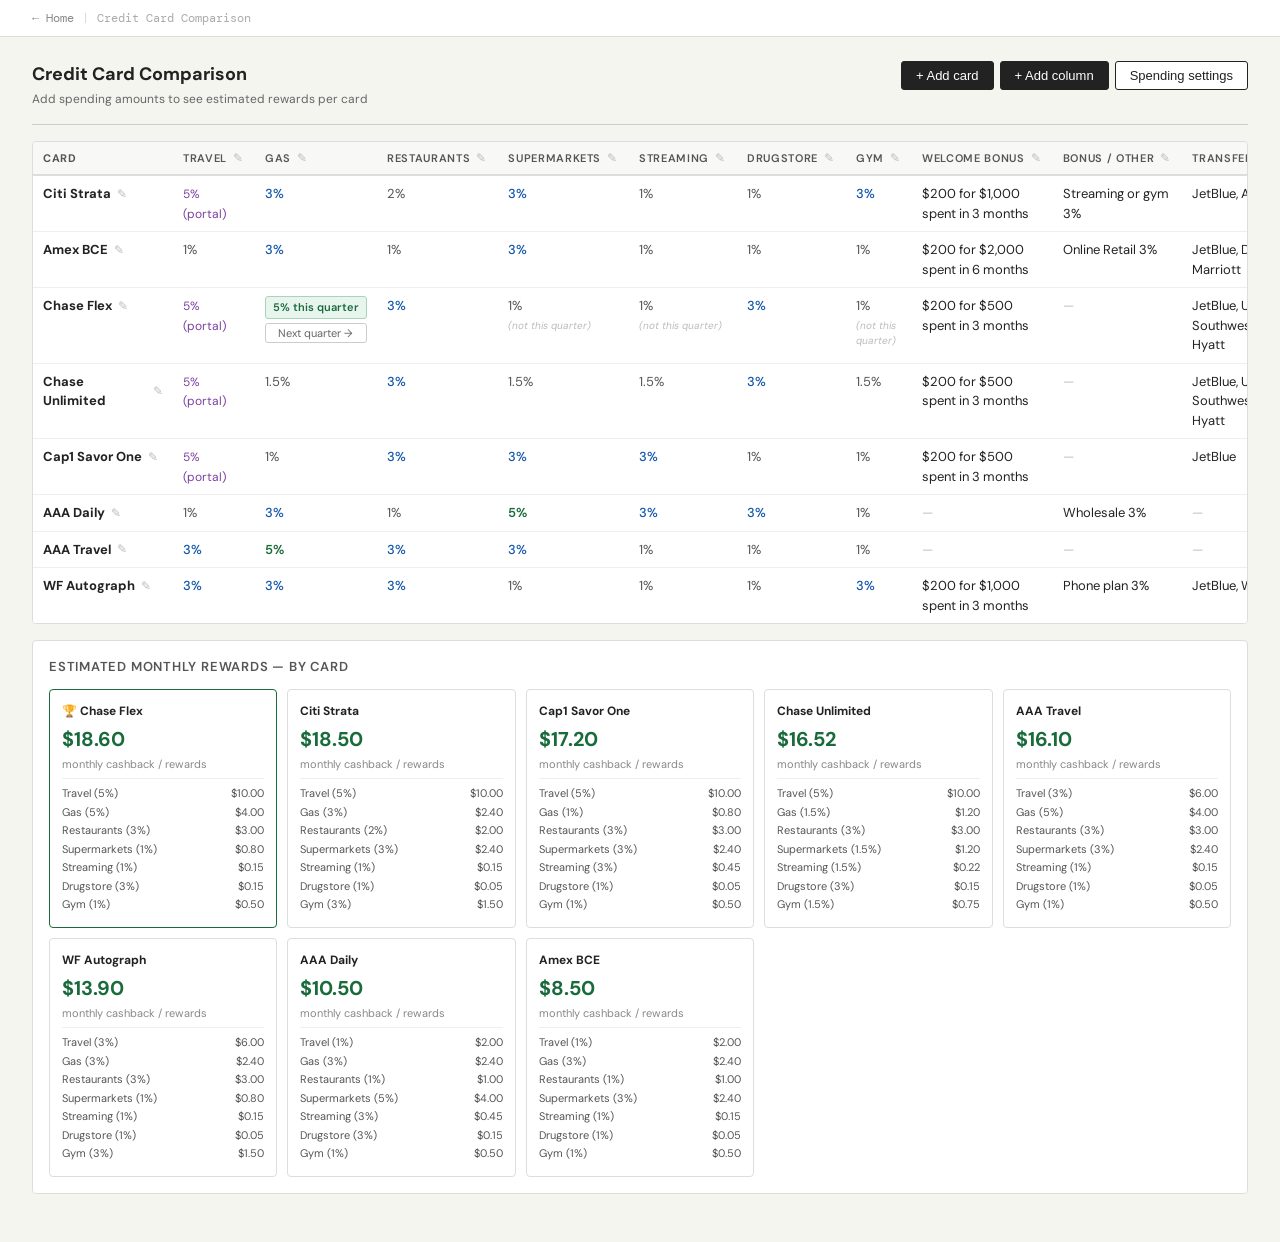
==== creditcards.html @ d4de1816 "adding a credit card section and a home page. Edited the css of the loan page too" ====
<!DOCTYPE html>
<html lang="en">
<head>
  <meta charset="UTF-8">
  <meta name="viewport" content="width=device-width, initial-scale=1.0">
  <title>Credit Card Comparison</title>
  <link href="https://fonts.googleapis.com/css2?family=DM+Mono:wght@400;500&family=DM+Sans:wght@300;400;500&display=swap" rel="stylesheet">
  <link rel="stylesheet" href="css/creditcardstyle.css">
</head>
<body>

<nav class="topnav">
  <a href="index.html">← Home</a>
  <span class="topnav-sep">|</span>
  <span class="topnav-title">Credit Card Comparison</span>
</nav>

<div class="page">

  <!-- TOP BAR -->
  <header class="topbar">
    <div class="topbar-left">
      <h1>Credit Card Comparison</h1>
      <p>Add spending amounts to see estimated rewards per card</p>
    </div>
    <div class="topbar-right">
      <button class="btn" onclick="openCardModal()">+ Add card</button>
      <button class="btn" onclick="openColumnModal()">+ Add column</button>
      <button class="btn btn-outline" onclick="toggleSpendingPanel()">Spending settings</button>
    </div>
  </header>

  <!-- SPENDING PANEL (collapsible) -->
  <div id="spending-panel" class="spending-panel" style="display:none">
    <div class="spending-panel-inner">
      <div class="panel-head">
        <strong>Monthly spending by category</strong>
        <span style="font-size:12px;color:#666;margin-left:8px">Used to estimate rewards earned per card</span>
      </div>
      <div id="spending-inputs" class="spending-grid"></div>
      <div class="panel-foot">
        <label style="font-size:13px">
          <input type="checkbox" id="two-month-toggle" onchange="renderAll()">
          &nbsp;Show 2-month estimate instead of monthly
        </label>
      </div>
    </div>
  </div>

  <!-- MAIN TABLE AREA -->
  <div class="table-wrap">
    <table id="card-table" class="card-table">
      <thead id="table-head"></thead>
      <tbody id="table-body"></tbody>
    </table>
  </div>

  <!-- REWARDS SUMMARY (below table) -->
  <div id="rewards-section" class="rewards-section"></div>

</div><!-- end .page -->


<!-- ── ADD/EDIT CARD MODAL ──────────────────────────────────── -->
<div id="card-modal" class="modal-bg" style="display:none" onclick="closeCardModal(event)">
  <div class="modal">
    <div class="modal-head">
      <strong id="card-modal-title">Add card</strong>
      <button class="modal-close" onclick="closeCardModal()">×</button>
    </div>
    <div id="card-modal-fields" class="modal-fields"></div>
    <div class="modal-foot">
      <button class="btn" onclick="saveCard()">Save</button>
      <button class="btn btn-outline" onclick="closeCardModal()">Cancel</button>
      <button class="btn btn-danger" id="delete-card-btn" onclick="deleteCard()" style="display:none">Delete card</button>
    </div>
  </div>
</div>

<!-- ── ADD/EDIT COLUMN MODAL ────────────────────────────────── -->
<div id="col-modal" class="modal-bg" style="display:none" onclick="closeColumnModal(event)">
  <div class="modal">
    <div class="modal-head">
      <strong id="col-modal-title">Add column</strong>
      <button class="modal-close" onclick="closeColumnModal()">×</button>
    </div>
    <div class="modal-fields">
      <div class="field">
        <label>Column name</label>
        <input type="text" id="col-name-input" placeholder="e.g. Hotels">
      </div>
      <div class="field">
        <label>Column type</label>
        <select id="col-type-input">
          <option value="reward">Reward rate (% cashback / points) — tracked in spending</option>
          <option value="text">Text / notes — not tracked in spending</option>
          <option value="bonus">Welcome bonus — not tracked in spending</option>
        </select>
      </div>
    </div>
    <div class="modal-foot">
      <button class="btn" onclick="saveColumn()">Save</button>
      <button class="btn btn-outline" onclick="closeColumnModal()">Cancel</button>
      <button class="btn btn-danger" id="delete-col-btn" onclick="deleteColumn()" style="display:none">Delete column</button>
    </div>
  </div>
</div>

<script src="js/creditcardsapp.js"></script>
</body>
</html>
---- css/creditcardstyle.css ----
/* ── Reset & Base ─────────────────────────────────── */
* { box-sizing: border-box; margin: 0; padding: 0; }

body {
  font-family: 'DM Sans', Georgia, serif;
  font-size: 14px;
  background: #f5f5f0;
  color: #222;
  line-height: 1.5;
}

/* ── Back nav ─────────────────────────────────────── */
.topnav {
  background: #fff;
  border-bottom: 1px solid #ddd;
  padding: 8px 2rem;
  display: flex;
  align-items: center;
  gap: 10px;
  font-size: 13px;
}
 
.topnav a {
  color: #888;
  text-decoration: none;
  font-family: 'DM Mono', monospace;
  font-size: 12px;
}
.topnav a:hover { color: #222; }
 
.topnav-sep   { color: #ddd; }
.topnav-title { font-size: 12px; color: #aaa; font-family: 'DM Mono', monospace; }

/* ── Page Layout ──────────────────────────────────── */
.page {
  max-width: 1400px;
  margin: 0 auto;
  padding: 1.5rem 2rem 3rem;
}

/* ── Top Bar ──────────────────────────────────────── */
.topbar {
  display: flex;
  align-items: flex-start;
  justify-content: space-between;
  flex-wrap: wrap;
  gap: 1rem;
  margin-bottom: 1rem;
  padding-bottom: 1rem;
  border-bottom: 1px solid #ccc;
}

.topbar h1 { font-size: 18px; font-weight: bold; }
.topbar p  { font-size: 12px; color: #666; margin-top: 2px; }

.topbar-right {
  display: flex;
  gap: 6px;
  flex-wrap: wrap;
  align-items: center;
}

/* ── Buttons ──────────────────────────────────────── */
.btn {
  padding: 6px 14px;
  font-size: 13px;
  border: 1px solid #222;
  border-radius: 3px;
  background: #222;
  color: #fff;
  cursor: pointer;
}
.btn:hover { background: #444; border-color: #444; }

.btn-outline {
  background: #fff;
  color: #222;
}
.btn-outline:hover { background: #f0f0f0; }

.btn-danger {
  background: #c00;
  border-color: #c00;
  color: #fff;
}
.btn-danger:hover { background: #a00; border-color: #a00; }

.btn-sm {
  padding: 3px 8px;
  font-size: 11px;
}

/* ── Spending Panel ───────────────────────────────── */
.spending-panel {
  background: #fff;
  border: 1px solid #ddd;
  border-radius: 4px;
  margin-bottom: 1rem;
}

.spending-panel-inner { padding: 1rem; }

.panel-head {
  margin-bottom: 0.75rem;
  font-size: 13px;
}

.spending-grid {
  display: flex;
  flex-wrap: wrap;
  gap: 10px;
  margin-bottom: 0.75rem;
}

.spending-field {
  display: flex;
  flex-direction: column;
  gap: 2px;
  min-width: 120px;
}

.spending-field label {
  font-size: 11px;
  color: #666;
  text-transform: uppercase;
  letter-spacing: 0.05em;
}

.spending-field input {
  border: 1px solid #ccc;
  border-radius: 3px;
  padding: 4px 6px;
  font-size: 13px;
  width: 100%;
  outline: none;
}
.spending-field input:focus { border-color: #555; }

.panel-foot {
  border-top: 1px solid #eee;
  padding-top: 0.6rem;
  margin-top: 0.25rem;
}

/* ── Table ────────────────────────────────────────── */
.table-wrap {
  overflow-x: auto;
  background: #fff;
  border: 1px solid #ddd;
  border-radius: 4px;
  margin-bottom: 1rem;
}

.card-table {
  width: 100%;
  border-collapse: collapse;
  font-size: 13px;
  min-width: 700px;
}

/* Header row */
.card-table thead tr {
  background: #f8f8f6;
  border-bottom: 2px solid #ddd;
}

.card-table th {
  padding: 8px 10px;
  text-align: left;
  font-size: 11px;
  font-weight: 600;
  text-transform: uppercase;
  letter-spacing: 0.06em;
  color: #555;
  white-space: nowrap;
}

/* Sticky first column (card name) */
.card-table th:first-child,
.card-table td:first-child {
  position: sticky;
  left: 0;
  background: inherit;
  z-index: 1;
  min-width: 140px;
  font-weight: bold;
}
.card-table thead tr th:first-child { background: #f8f8f6; }
.card-table tbody tr td:first-child  { background: #fff; }
.card-table tbody tr:hover td:first-child { background: #fafafa; }

/* Column header with edit button */
.th-inner {
  display: flex;
  align-items: center;
  gap: 4px;
}
.th-edit {
  background: none;
  border: none;
  font-size: 12px;
  color: #bbb;
  cursor: pointer;
  padding: 0 2px;
  line-height: 1;
}
.th-edit:hover { color: #555; }

/* Body rows */
.card-table tbody tr { border-bottom: 1px solid #eee; }
.card-table tbody tr:last-child { border-bottom: none; }
.card-table tbody tr:hover td { background: #fafafa; }

.card-table td {
  padding: 8px 10px;
  vertical-align: top;
}

/* Reward cell highlight tiers */
.rate-high   { color: #1a6b3c; font-weight: 600; }
.rate-mid    { color: #1155aa; font-weight: 500; }
.rate-low    { color: #555; }
.rate-none   { color: #bbb; }
.rate-portal { color: #7b3fa0; font-size: 12px; }

/* Card name edit link */
.card-name-cell {
  display: flex;
  align-items: center;
  gap: 6px;
}
.edit-card-btn {
  background: none;
  border: none;
  font-size: 12px;
  color: #bbb;
  cursor: pointer;
  padding: 0;
  flex-shrink: 0;
}
.edit-card-btn:hover { color: #555; }

/* ── Rewards Summary ──────────────────────────────── */
.rewards-section {
  background: #fff;
  border: 1px solid #ddd;
  border-radius: 4px;
  padding: 1rem;
}

.rewards-section h3 {
  font-size: 13px;
  font-weight: 600;
  margin-bottom: 0.75rem;
  text-transform: uppercase;
  letter-spacing: 0.06em;
  color: #555;
}

.rewards-grid {
  display: grid;
  grid-template-columns: repeat(auto-fill, minmax(200px, 1fr));
  gap: 10px;
}

.reward-card {
  border: 1px solid #ddd;
  border-radius: 4px;
  padding: 0.75rem;
}

.reward-card-name {
  font-size: 12px;
  font-weight: bold;
  margin-bottom: 4px;
}

.reward-card-amount {
  font-size: 20px;
  font-weight: bold;
  color: #1a6b3c;
}

.reward-card-sub {
  font-size: 11px;
  color: #888;
  margin-top: 2px;
}

.reward-card-breakdown {
  margin-top: 6px;
  font-size: 11px;
  color: #555;
  border-top: 1px solid #eee;
  padding-top: 6px;
}

.reward-card-breakdown div {
  display: flex;
  justify-content: space-between;
  margin-bottom: 2px;
}

/* ── Modals ───────────────────────────────────────── */
.modal-bg {
  position: fixed;
  inset: 0;
  background: rgba(0,0,0,0.35);
  display: flex;
  align-items: center;
  justify-content: center;
  z-index: 100;
}

.modal {
  background: #fff;
  border: 1px solid #ddd;
  border-radius: 4px;
  width: 420px;
  max-width: 95vw;
  max-height: 90vh;
  overflow-y: auto;
}

.modal-head {
  display: flex;
  justify-content: space-between;
  align-items: center;
  padding: 1rem;
  border-bottom: 1px solid #eee;
  font-size: 14px;
}

.modal-close {
  background: none;
  border: none;
  font-size: 20px;
  color: #aaa;
  cursor: pointer;
  line-height: 1;
}
.modal-close:hover { color: #333; }

.modal-fields {
  padding: 1rem;
  display: flex;
  flex-direction: column;
  gap: 0.75rem;
}

.modal-foot {
  padding: 0.75rem 1rem;
  border-top: 1px solid #eee;
  display: flex;
  gap: 8px;
  flex-wrap: wrap;
}

/* ── Shared field style ───────────────────────────── */
.field {
  display: flex;
  flex-direction: column;
  gap: 3px;
}

.field label {
  font-size: 11px;
  color: #666;
  text-transform: uppercase;
  letter-spacing: 0.05em;
}

.field input,
.field select,
.field textarea {
  border: 1px solid #ccc;
  border-radius: 3px;
  padding: 5px 7px;
  font-size: 13px;
  font-family: inherit;
  outline: none;
  width: 100%;
  background: #fff;
}
.field input:focus,
.field select:focus,
.field textarea:focus { border-color: #555; }

.field textarea { min-height: 60px; resize: vertical; }

/* hide number spinners */
input[type="number"] { -moz-appearance: textfield; }
input[type="number"]::-webkit-outer-spin-button,
input[type="number"]::-webkit-inner-spin-button { -webkit-appearance: none; }

/* ── Responsive ───────────────────────────────────── */
@media (max-width: 700px) {
  .page { padding: 1rem; }
  .topbar { flex-direction: column; }
  .rewards-grid { grid-template-columns: 1fr 1fr; }
}

/* ── Rotating Category Cells ──────────────────────── */
.rotating-active {
  display: flex;
  flex-direction: column;
  gap: 4px;
}

.rotating-badge {
  display: inline-block;
  font-size: 11px;
  font-weight: 600;
  padding: 2px 7px;
  border-radius: 3px;
  white-space: nowrap;
}

.rotating-badge.active {
  background: #e8f5ee;
  color: #1a6b3c;
  border: 1px solid #a8d5b8;
}

.rotating-cycle-btn {
  display: inline-block;
  background: none;
  border: 1px solid #ccc;
  border-radius: 3px;
  font-size: 11px;
  color: #666;
  cursor: pointer;
  padding: 2px 6px;
  white-space: nowrap;
  font-family: inherit;
  transition: border-color 0.15s, color 0.15s, background 0.15s;
}

.rotating-cycle-btn:hover {
  border-color: #555;
  color: #222;
  background: #f5f5f0;
}

.rotating-inactive {
  display: flex;
  flex-direction: column;
  gap: 2px;
}

.rotating-hint {
  font-size: 10px;
  color: #bbb;
  font-style: italic;
}
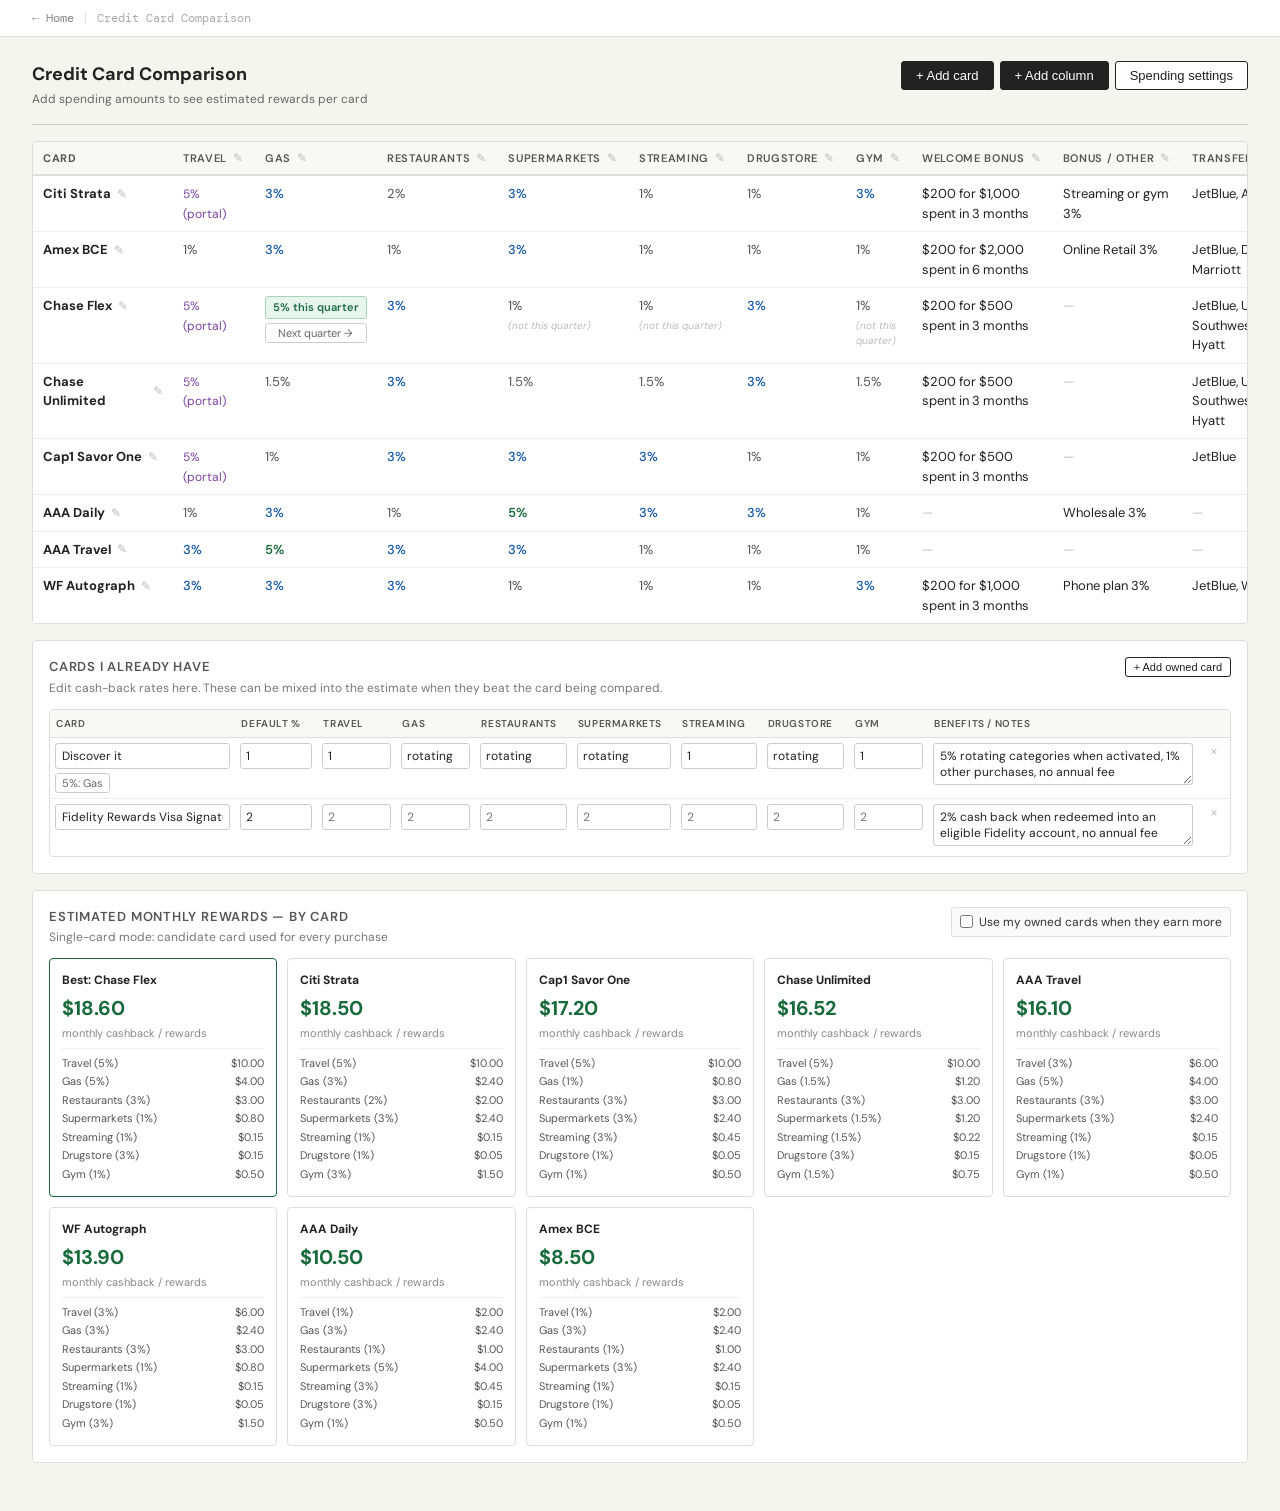
==== commit e41096d2: "added a own credit card section and added their benefits to possible new card during calculation wit" ====
--- a/creditcards.html
+++ b/creditcards.html
@@ -39,10 +39,15 @@
       </div>
       <div id="spending-inputs" class="spending-grid"></div>
       <div class="panel-foot">
-        <label style="font-size:13px">
-          <input type="checkbox" id="two-month-toggle" onchange="renderAll()">
-          &nbsp;Show 2-month estimate instead of monthly
-        </label>
+        <div class="panel-controls">
+          <label style="font-size:13px">
+            <input type="checkbox" id="two-month-toggle" onchange="renderAll()">
+            &nbsp;Show 2-month estimate instead of monthly
+          </label>
+          <button class="btn btn-outline btn-sm" id="portal-rate-btn" onclick="cyclePortalTravelRate()">
+            Portal travel: 5%
+          </button>
+        </div>
       </div>
     </div>
   </div>
@@ -54,6 +59,9 @@
       <tbody id="table-body"></tbody>
     </table>
   </div>
+
+  <!-- OWNED CARDS -->
+  <div id="owned-cards-section" class="owned-cards-section"></div>
 
   <!-- REWARDS SUMMARY (below table) -->
   <div id="rewards-section" class="rewards-section"></div>
@@ -108,4 +116,4 @@
 
 <script src="js/creditcardsapp.js"></script>
 </body>
-</html>+</html>
--- a/css/creditcardstyle.css
+++ b/css/creditcardstyle.css
@@ -140,6 +140,13 @@
   border-top: 1px solid #eee;
   padding-top: 0.6rem;
   margin-top: 0.25rem;
+}
+
+.panel-controls {
+  display: flex;
+  align-items: center;
+  flex-wrap: wrap;
+  gap: 8px 12px;
 }
 
 /* ── Table ────────────────────────────────────────── */
@@ -241,20 +248,140 @@
 .edit-card-btn:hover { color: #555; }
 
 /* ── Rewards Summary ──────────────────────────────── */
-.rewards-section {
+.owned-cards-section {
   background: #fff;
   border: 1px solid #ddd;
   border-radius: 4px;
   padding: 1rem;
-}
-
-.rewards-section h3 {
+  margin-bottom: 1rem;
+}
+
+.section-head,
+.rewards-head {
+  display: flex;
+  align-items: flex-start;
+  justify-content: space-between;
+  flex-wrap: wrap;
+  gap: 10px;
+  margin-bottom: 0.75rem;
+}
+
+.section-head h3,
+.rewards-head h3 {
   font-size: 13px;
   font-weight: 600;
-  margin-bottom: 0.75rem;
   text-transform: uppercase;
   letter-spacing: 0.06em;
   color: #555;
+}
+
+.section-head p,
+.rewards-head p {
+  font-size: 12px;
+  color: #777;
+  margin-top: 2px;
+}
+
+.owned-table-wrap {
+  overflow-x: auto;
+  border: 1px solid #ddd;
+  border-radius: 4px;
+}
+
+.owned-table {
+  width: 100%;
+  min-width: 980px;
+  border-collapse: collapse;
+  font-size: 12px;
+}
+
+.owned-table th {
+  background: #f8f8f6;
+  border-bottom: 1px solid #ddd;
+  color: #555;
+  font-size: 10px;
+  font-weight: 600;
+  letter-spacing: 0.06em;
+  padding: 6px;
+  text-align: left;
+  text-transform: uppercase;
+  white-space: nowrap;
+}
+
+.owned-table td {
+  border-bottom: 1px solid #eee;
+  padding: 5px;
+  vertical-align: top;
+}
+
+.owned-table tr:last-child td { border-bottom: none; }
+
+.owned-table th:first-child,
+.owned-table td:first-child {
+  min-width: 180px;
+}
+
+.owned-table th:last-child,
+.owned-table td:last-child {
+  width: 32px;
+  text-align: center;
+}
+
+.owned-input {
+  width: 100%;
+  border: 1px solid #ccc;
+  border-radius: 3px;
+  color: #222;
+  font-family: inherit;
+  font-size: 12px;
+  outline: none;
+}
+
+.owned-input:focus { border-color: #555; }
+
+.owned-name-input {
+  min-width: 150px;
+  padding: 4px 6px;
+  margin-bottom: 4px;
+}
+
+.owned-rate-input {
+  min-width: 58px;
+  padding: 4px 5px;
+}
+
+.owned-benefits-input {
+  min-width: 260px;
+  min-height: 40px;
+  padding: 4px 6px;
+  resize: vertical;
+}
+
+.rewards-section {
+  background: #fff;
+  border: 1px solid #ddd;
+  border-radius: 4px;
+  padding: 1rem;
+}
+
+.rewards-section h3 {
+  font-size: 13px;
+  font-weight: 600;
+  text-transform: uppercase;
+  letter-spacing: 0.06em;
+  color: #555;
+}
+
+.toggle-line {
+  display: flex;
+  align-items: center;
+  gap: 6px;
+  border: 1px solid #ddd;
+  border-radius: 3px;
+  padding: 5px 8px;
+  font-size: 12px;
+  color: #333;
+  background: #fafafa;
 }
 
 .rewards-grid {
@@ -298,7 +425,19 @@
 .reward-card-breakdown div {
   display: flex;
   justify-content: space-between;
+  gap: 8px;
   margin-bottom: 2px;
+}
+
+.reward-card-breakdown small {
+  display: block;
+  color: #777;
+  font-size: 10px;
+  line-height: 1.25;
+}
+
+.owned-swap {
+  color: #1a6b3c;
 }
 
 /* ── Modals ───────────────────────────────────────── */
@@ -452,4 +591,4 @@
   font-size: 10px;
   color: #bbb;
   font-style: italic;
-}+}
